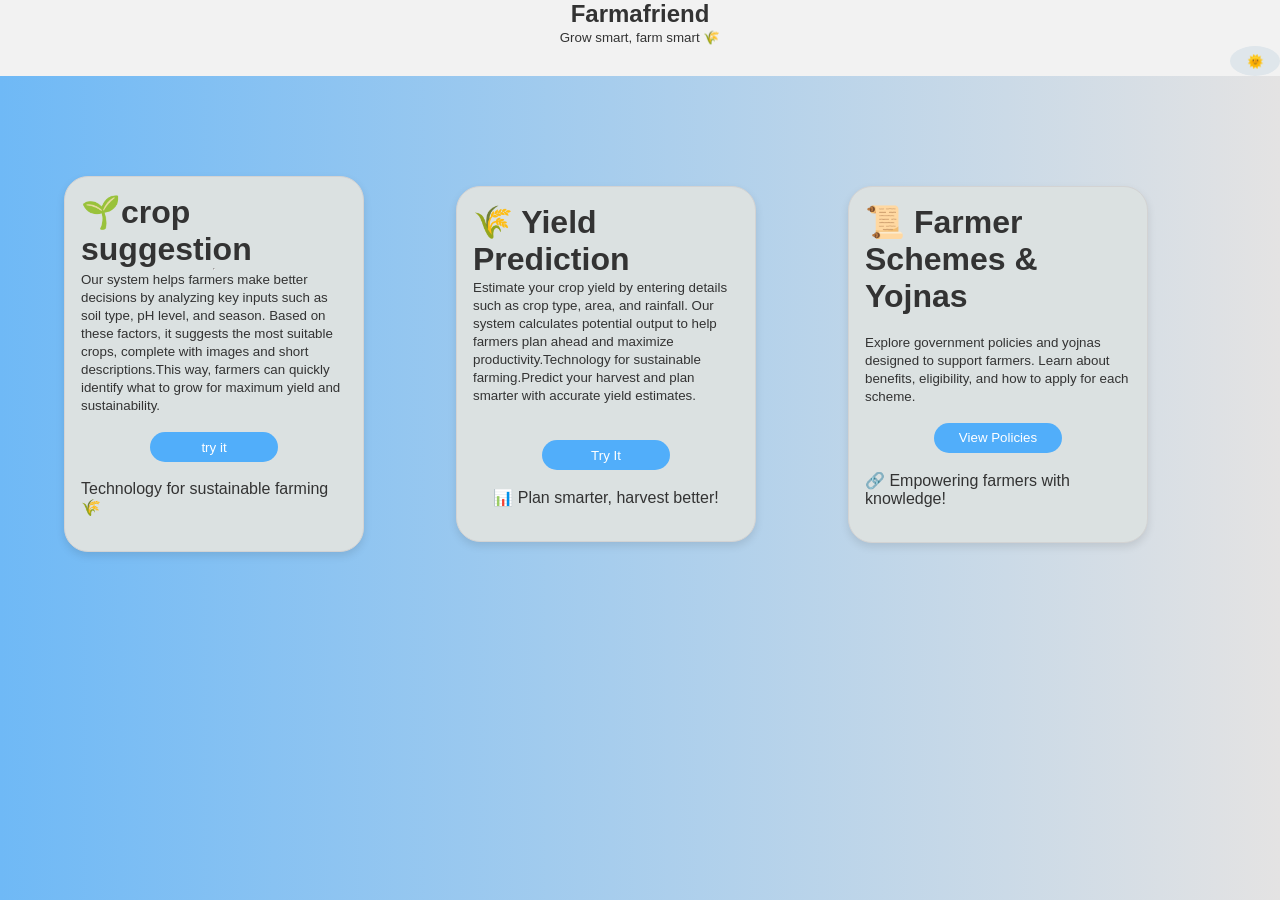
==== static/index.html @ 30ced11e "refactor: organised folders" ====
<!DOCTYPE html>
<html lang="en">
<head>
    <meta charset="UTF-8">
    <meta name="viewport" content="width=device-width, initial-scale=1.0">
    <title>FarmaFriend</title>
    <link rel="stylesheet" href="style.css">
</head>
<body>
    <main>
        <nav>
            <h1>Farmafriend</h1>
            <p><small>Grow smart, farm smart 🌾</small></p>
            <button id="themebtn">🌞</button>
        </nav>
        <br>
        <div class="hero">
            <div class="left">
                <h1> 🌱crop suggestion</h1><hr>
                <p><small>Our system helps farmers make better decisions by analyzing key inputs such as soil type, pH level, and season. Based on these factors, it suggests the most suitable crops, complete with images and short descriptions.This way, farmers can quickly identify what to grow for maximum yield and sustainability.</small></p>
                <br>
                <button id="trysuggestion">try it</button><br>
                <p>Technology for sustainable farming 🌾 </p><br>
            </div>
            <div class="middle">
                 <h1>🌾 Yield Prediction</h1>
                  <p><small>Estimate your crop yield by entering details such as crop type, area, and rainfall. Our system calculates potential output to help farmers plan ahead and maximize productivity.Technology for sustainable farming.Predict your harvest and plan smarter with accurate yield estimates.</small></p><br>
                <br>
                <button id="tryYield">Try It</button><br>
                <p>📊 Plan smarter, harvest better!</p><br>

            </div>
            <div class="right">
                <h1>📜 Farmer Schemes & Yojnas</h1>
                <br>
                <p><small>Explore government policies and yojnas designed to support farmers. Learn about benefits, eligibility, and how to apply for each scheme.</small></p>
                <br>
                <button id="openPolicies">View Policies</button><br>
                <p>🔗 Empowering farmers with knowledge!</p><br>

            </div>

        </div>













    </main>
    <script src="script.js"></script>
</body>
</html>
---- static/style.css ----
*{
    padding: 0;
    margin: 0;
    box-sizing: border-box;
}
body{
    font-family:Arial;
    background: linear-gradient(to right, #6fb9f6, #e4e3e3);
    color: #333;
    width: 100vw;
    height: 100vh;
    transition: background 1s ease;

}
nav{
    background-color: #F2F2F2;
    display: flex;
    flex-direction: column;
    justify-content: center;
    align-items: center;
    position: sticky;
}
nav h1, nav p {
    margin: 0; 
}
nav button {
  width: 50px;
  height: 30px;
  border: none;
  border-radius: 50%;
  background: #dfe6eb;
  cursor: pointer;
  transition: 0.3s;
  margin-left:  auto;
}
.hero {
  display: grid;
  grid-template-columns: repeat(auto-fit, minmax(300px, 1fr)); 
  gap: 1.5rem;   
  padding: 4rem;
  width: 100%;
  height: 60vh;
  justify-content: center;
  align-items: center;
  
}

.left, .right,.middle {
  max-width: 300px;
  background-color: #dbe1e1;
  border: 1px solid lightgray;
  border-radius: 1.5rem;
  padding: 1rem;
  box-shadow: 0 4px 8px rgba(0,0,0,0.1); /* subtle shadow */
  display: flex;
  flex-direction: column;
  justify-content: center;
  align-items: center;
}
#trysuggestion{
    width: 10vw;
    height: 30px;
    border: none;
    color: white;
    cursor: pointer;
    transform: 0.3s;
    border-radius: 1.5rem;
    background-color: #51aefa;
}
#trysuggestion:hover {
  background: #388E3C;
  transform: scale(1.05);
}
#tryYield{
    width: 10vw;
    height: 30px;
    border: none;
    color: white;
    cursor: pointer;
    transform: 0.3s;
    border-radius: 1.5rem;
    background-color: #51aefa;

}
#tryYield:hover {
  background: #388E3C;
  transform: scale(1.05);
}
#openPolicies{
    width: 10vw;
    height: 30px;
    border: none;
    color: white;
    cursor: pointer;
    transform: 0.3s;
    border-radius: 1.5rem;
    background-color: #51aefa;

}
#openPolicies:hover{
     background: #388E3C;
     transform: scale(1.05);

}
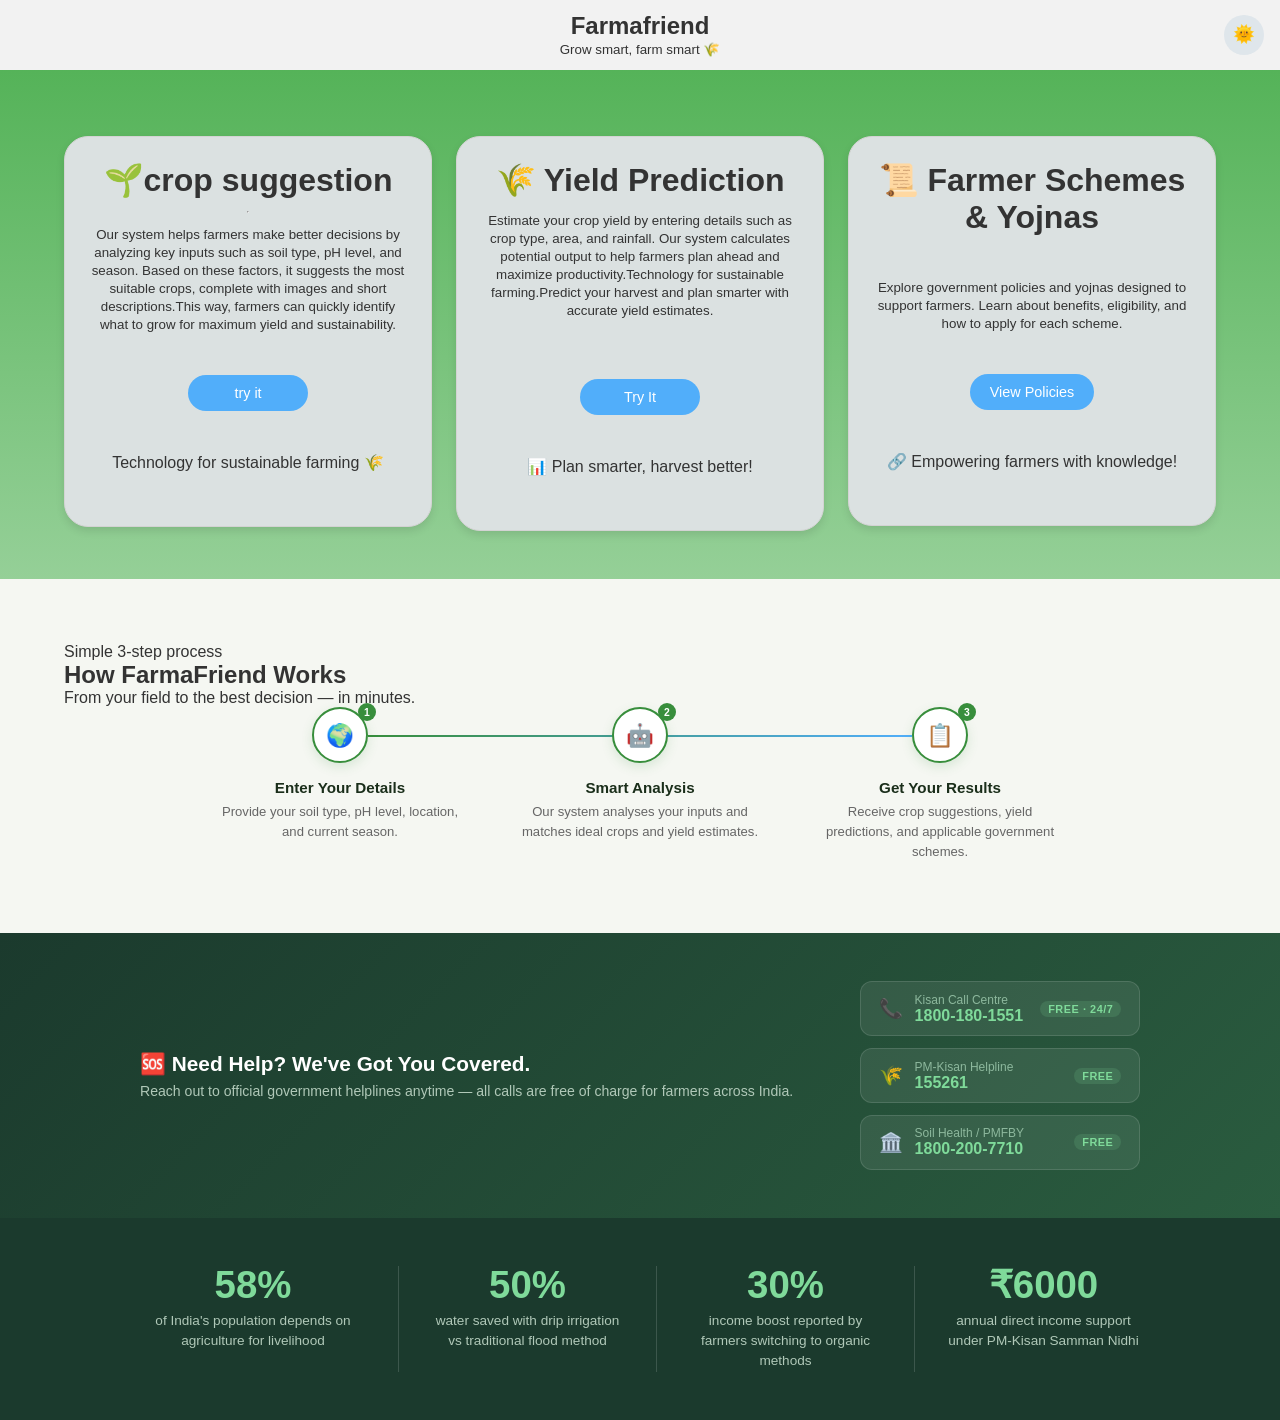
==== commit 8140dbf9: "add policies.html" ====
--- a/static/index.html
+++ b/static/index.html
@@ -41,6 +41,99 @@
             </div>
 
         </div>
+        
+        <!-- section1 -->
+        <section class="how-section" aria-label="How it works">
+            <p class="section-label">Simple 3-step process</p>
+            <h2 class="section-title">How FarmaFriend Works</h2>
+            <p class="section-sub">From your field to the best decision — in minutes.</p>
+ 
+            <div class="step-connector">
+                <div class="step-card">
+                    <div class="step-icon">
+                        🌍
+                        <span class="step-num">1</span>
+                    </div>
+                    <p class="step-title">Enter Your Details</p>
+                    <p class="step-desc">Provide your soil type, pH level, location, and current season.</p>
+                </div>
+                <div class="step-card">
+                    <div class="step-icon">
+                        🤖
+                        <span class="step-num">2</span>
+                    </div>
+                    <p class="step-title">Smart Analysis</p>
+                    <p class="step-desc">Our system analyses your inputs and matches ideal crops and yield estimates.</p>
+                </div>
+                <div class="step-card">
+                    <div class="step-icon">
+                        📋
+                        <span class="step-num">3</span>
+                    </div>
+                    <p class="step-title">Get Your Results</p>
+                    <p class="step-desc">Receive crop suggestions, yield predictions, and applicable government schemes.</p>
+                </div>
+            </div>
+        </section>
+        <!-- section2 -->
+          <section class="helpline-section" aria-label="Farmer helpline">
+            <div class="helpline-inner">
+                <div class="helpline-text">
+                    <h2>🆘 Need Help? We've Got You Covered.</h2>
+                    <p>Reach out to official government helplines anytime — all calls are free of charge for farmers across India.</p>
+                </div>
+                <div class="helpline-contacts">
+                    <div class="helpline-item">
+                        <span class="helpline-icon">📞</span>
+                        <div>
+                            <span class="helpline-label">Kisan Call Centre</span>
+                            <span class="helpline-value">1800-180-1551</span>
+                        </div>
+                        <span class="helpline-badge">FREE · 24/7</span>
+                    </div>
+                    <div class="helpline-item">
+                        <span class="helpline-icon">🌾</span>
+                        <div>
+                            <span class="helpline-label">PM-Kisan Helpline</span>
+                            <span class="helpline-value">155261</span>
+                        </div>
+                        <span class="helpline-badge">FREE</span>
+                    </div>
+                    <div class="helpline-item">
+                        <span class="helpline-icon">🏛️</span>
+                        <div>
+                            <span class="helpline-label">Soil Health / PMFBY</span>
+                            <span class="helpline-value">1800-200-7710</span>
+                        </div>
+                        <span class="helpline-badge">FREE</span>
+                    </div>
+                </div>
+            </div>
+        </section>
+
+        <!-- section 3 -->
+         <section class="stats-strip" aria-label="Agriculture facts">
+            <div class="stats-grid">
+                <div class="stat-item">
+                    <div class="stat-number">58%</div>
+                    <div class="stat-desc">of India's population depends on agriculture for livelihood</div>
+                </div>
+                <div class="stat-item">
+                    <div class="stat-number">50%</div>
+                    <div class="stat-desc">water saved with drip irrigation vs traditional flood method</div>
+                </div>
+                <div class="stat-item">
+                    <div class="stat-number">30%</div>
+                    <div class="stat-desc">income boost reported by farmers switching to organic methods</div>
+                </div>
+                <div class="stat-item">
+                    <div class="stat-number">₹6000</div>
+                    <div class="stat-desc">annual direct income support under PM-Kisan Samman Nidhi</div>
+                </div>
+            </div>
+        </section>
+
+ 
 
 
 
--- a/static/style.css
+++ b/static/style.css
@@ -1,104 +1,308 @@
-*{
-    padding: 0;
-    margin: 0;
-    box-sizing: border-box;
-}
-body{
-    font-family:Arial;
-    background: linear-gradient(to right, #6fb9f6, #e4e3e3);
-    color: #333;
-    width: 100vw;
-    height: 100vh;
-    transition: background 1s ease;
-
-}
-nav{
-    background-color: #F2F2F2;
-    display: flex;
-    flex-direction: column;
-    justify-content: center;
-    align-items: center;
-    position: sticky;
-}
-nav h1, nav p {
-    margin: 0; 
-}
+:root {
+  --bg-gradient: linear-gradient(to bottom, #4CAF50, #FFFFFF);
+  --nav-bg: #f2f2f2;
+  --card-bg: #dbe1e1;
+  --btn-bg: #51aefa;
+  --btn-hover-bg: #388e3c;
+  --text-main: #333;
+  --card-border: lightgray;
+  --card-radius: 1.5rem;
+  --card-shadow: 0 4px 8px rgba(0, 0, 0, 0.1);
+}
+ 
+/* ── Reset ───────────────────────────────────────────── */
+*,
+*::before,
+*::after {
+  padding: 0;
+  margin: 0;
+  box-sizing: border-box;
+}
+ 
+/* ── Base ────────────────────────────────────────────── */
+body {
+  font-family: Arial, sans-serif;
+  background: var(--bg-gradient);
+  color: var(--text-main);
+  min-height: 100vh;            /* min-height instead of height so content can scroll */
+  transition: background 1s ease;
+}
+ 
+/* ── Nav ─────────────────────────────────────────────── */
+nav {
+  background-color: var(--nav-bg);
+  display: flex;
+  flex-direction: column;
+  align-items: center;
+  justify-content: center;
+  padding: 0.75rem 1rem;
+  position: sticky;
+  top: 0;
+  z-index: 100;
+}
+ 
+nav h1,
+nav p {
+  margin: 0;
+}
+ 
 nav button {
-  width: 50px;
-  height: 30px;
+  position: absolute;           /* keeps it right-aligned without breaking flex centering */
+  right: 1rem;
+  width: 40px;
+  height: 40px;
   border: none;
   border-radius: 50%;
   background: #dfe6eb;
   cursor: pointer;
-  transition: 0.3s;
-  margin-left:  auto;
-}
+  transition: background 0.3s, transform 0.3s;
+  font-size: 1.1rem;
+  line-height: 1;
+}
+ 
+nav button:hover {
+  background: var(--btn-hover-bg);
+  transform: scale(1.1);
+}
+ 
+/* ── Hero grid ───────────────────────────────────────── */
 .hero {
   display: grid;
-  grid-template-columns: repeat(auto-fit, minmax(300px, 1fr)); 
-  gap: 1.5rem;   
-  padding: 4rem;
+  grid-template-columns: repeat(auto-fit, minmax(260px, 1fr));
+  gap: 1.5rem;
+  padding: 3rem 4rem;
   width: 100%;
-  height: 60vh;
+  align-items: start;           /* let cards size to their content */
+}
+ 
+/* ── Cards ───────────────────────────────────────────── */
+.left,
+.middle,
+.right {
+  background-color: var(--card-bg);
+  border: 1px solid var(--card-border);
+  border-radius: var(--card-radius);
+  padding: 1.5rem 1.25rem;
+  box-shadow: var(--card-shadow);
+  display: flex;
+  flex-direction: column;
+  align-items: center;
+  gap: 0.75rem;                 /* consistent vertical rhythm via gap */
+  text-align: center;
+}
+ 
+/* ── CTA buttons (consolidated) ─────────────────────── */
+#trysuggestion,
+#tryYield,
+#openPolicies {
+  padding: 0 1.25rem;
+  height: 36px;
+  min-width: 120px;             /* readable on all screen sizes */
+  border: none;
+  border-radius: var(--card-radius);
+  background-color: var(--btn-bg);
+  color: #fff;
+  font-size: 0.9rem;
+  cursor: pointer;
+  transition: background 0.3s, transform 0.3s; /* was incorrectly "transform: 0.3s" */
+}
+ 
+#trysuggestion:hover,
+#tryYield:hover,
+#openPolicies:hover {
+  background: var(--btn-hover-bg);
+  transform: scale(1.05);
+}
+ 
+/* ── Responsive tweaks ───────────────────────────────── */
+@media (max-width: 600px) {
+  .hero {
+    padding: 2rem 1rem;
+  }
+ 
+  #trysuggestion,
+  #tryYield,
+  #openPolicies {
+    min-width: 100px;
+  }
+}
+ 
+.stats-strip {
+  background: #1b3a2d;
+  padding: 3rem 4rem;
+}
+.stats-grid {
+ display: grid;
+ grid-template-columns: repeat(auto-fit, minmax(180px, 1fr));
+ gap: 2rem;
+ max-width: 1000px;
+ margin: 0 auto;
+ text-align: center;
+}
+.stat-item {
+ border-left: 1px solid rgba(255,255,255,0.15);
+ padding-left: 2rem;
+}
+.stat-item:first-child { border-left: none; padding-left: 0; }
+.stat-number {
+ font-size: 2.4rem;
+ font-weight: 800;
+ color: #7fda9a;
+ line-height: 1;
+  margin-bottom: 0.4rem;
+  }
+  .stat-desc {
+ font-size: 0.85rem;
+ color: #b0c8b8;
+ line-height: 1.5;
+}
+
+
+.how-section {
+ padding: 4rem 4rem 3rem;
+ background: #f5f7f2;
+}
+.steps-grid {
+ display: grid;
+ grid-template-columns: repeat(auto-fit, minmax(200px, 1fr)); 
+ gap: 0;
+  max-width: 900px;
+  margin: 0 auto;
+  position: relative;
+}
+.step-connector {
+  display: grid;
+  grid-template-columns: repeat(3, 1fr);
+  max-width: 900px;
+  margin: 0 auto;
+  position: relative;
+}
+.step-connector::before {
+  content: '';
+  position: absolute;
+  top: 28px;
+  left: calc(16.66% + 28px);
+  right: calc(16.66% + 28px);
+  height: 2px;
+  background: linear-gradient(to right, #388e3c, #51aefa);
+  z-index: 0;
+}
+.step-card {
+  display: flex;
+  flex-direction: column;
+  align-items: center;
+  text-align: center;
+  padding: 0 1.5rem 1.5rem;
+  position: relative;
+  z-index: 1;
+}
+.step-icon {
+  width: 56px;
+  height: 56px;
+  border-radius: 50%;
+  background: #fff;
+  border: 2px solid #388e3c;
+  display: flex;
+  align-items: center;
   justify-content: center;
-  align-items: center;
-  
-}
-
-.left, .right,.middle {
-  max-width: 300px;
-  background-color: #dbe1e1;
-  border: 1px solid lightgray;
-  border-radius: 1.5rem;
-  padding: 1rem;
-  box-shadow: 0 4px 8px rgba(0,0,0,0.1); /* subtle shadow */
-  display: flex;
-  flex-direction: column;
+  font-size: 1.4rem;
+  margin-bottom: 1rem;
+  box-shadow: 0 4px 12px rgba(56,142,60,0.15);
+}
+.step-num {
+  position: absolute;
+   top: -4px;
+  right: calc(50% - 36px);
+  width: 18px;
+  height: 18px;
+  background: #388e3c;
+  color: #fff;
+   border-radius: 50%;
+  font-size: 0.65rem;
+  font-weight: 700;
+  display: flex;
+  align-items: center;
   justify-content: center;
-  align-items: center;
-}
-#trysuggestion{
-    width: 10vw;
-    height: 30px;
-    border: none;
-    color: white;
-    cursor: pointer;
-    transform: 0.3s;
-    border-radius: 1.5rem;
-    background-color: #51aefa;
-}
-#trysuggestion:hover {
-  background: #388E3C;
-  transform: scale(1.05);
-}
-#tryYield{
-    width: 10vw;
-    height: 30px;
-    border: none;
-    color: white;
-    cursor: pointer;
-    transform: 0.3s;
-    border-radius: 1.5rem;
-    background-color: #51aefa;
-
-}
-#tryYield:hover {
-  background: #388E3C;
-  transform: scale(1.05);
-}
-#openPolicies{
-    width: 10vw;
-    height: 30px;
-    border: none;
-    color: white;
-    cursor: pointer;
-    transform: 0.3s;
-    border-radius: 1.5rem;
-    background-color: #51aefa;
-
-}
-#openPolicies:hover{
-     background: #388E3C;
-     transform: scale(1.05);
-
+}
+.step-title {
+  font-weight: 700;
+  font-size: 0.95rem;
+  color: #1a2e1a;
+  margin-bottom: 0.4rem;
+}
+.step-desc {
+  font-size: 0.82rem;
+  color: #666;
+  line-height: 1.5;
+}
+.helpline-section {
+    background: linear-gradient(135deg, #1b3a2d 0%, #2a5c3f 100%);
+   padding: 3rem 4rem;
+}
+.helpline-inner {
+            max-width: 1000px;
+            margin: 0 auto;
+            display: grid;
+            grid-template-columns: 1fr auto;
+            align-items: center;
+            gap: 2rem;
+}
+.helpline-text h2 {
+            color: #fff;
+            font-size: 1.3rem;
+            margin-bottom: 0.4rem;
+}
+.helpline-text p {
+            color: #b0c8b8;
+            font-size: 0.88rem;
+}
+.helpline-contacts {
+            display: flex;
+            flex-direction: column;
+            gap: 0.75rem;
+}
+.helpline-item {
+            display: flex;
+            align-items: center;
+            gap: 0.75rem;
+            background: rgba(255,255,255,0.08);
+            border: 1px solid rgba(255,255,255,0.12);
+            border-radius: 0.75rem;
+            padding: 0.65rem 1.1rem;
+            min-width: 280px;
+}
+.helpline-icon {
+            font-size: 1.2rem;
+}
+.helpline-label {
+            font-size: 0.75rem;
+            color: #8db89d;
+            display: block;
+}
+.helpline-value {
+            font-size: 1rem;
+            font-weight: 700;
+            color: #7fda9a;
+}
+.helpline-badge {
+            margin-left: auto;
+            background: rgba(127,218,154,0.15);
+            color: #7fda9a;
+            font-size: 0.68rem;
+            font-weight: 700;
+            padding: 2px 8px;
+            border-radius: 999px;
+            letter-spacing: 0.05em;
+}
+ 
+        /* ── Responsive ──────────────────────────────── */
+@media (max-width: 700px) {
+.stats-strip, .how-section, .testimonials-section, .helpline-section {
+  padding: 2.5rem 1.25rem;
+  }
+.step-connector::before { display: none; }
+.helpline-inner {
+  grid-template-columns: 1fr;
+}
+.helpline-item { min-width: unset; }
 }
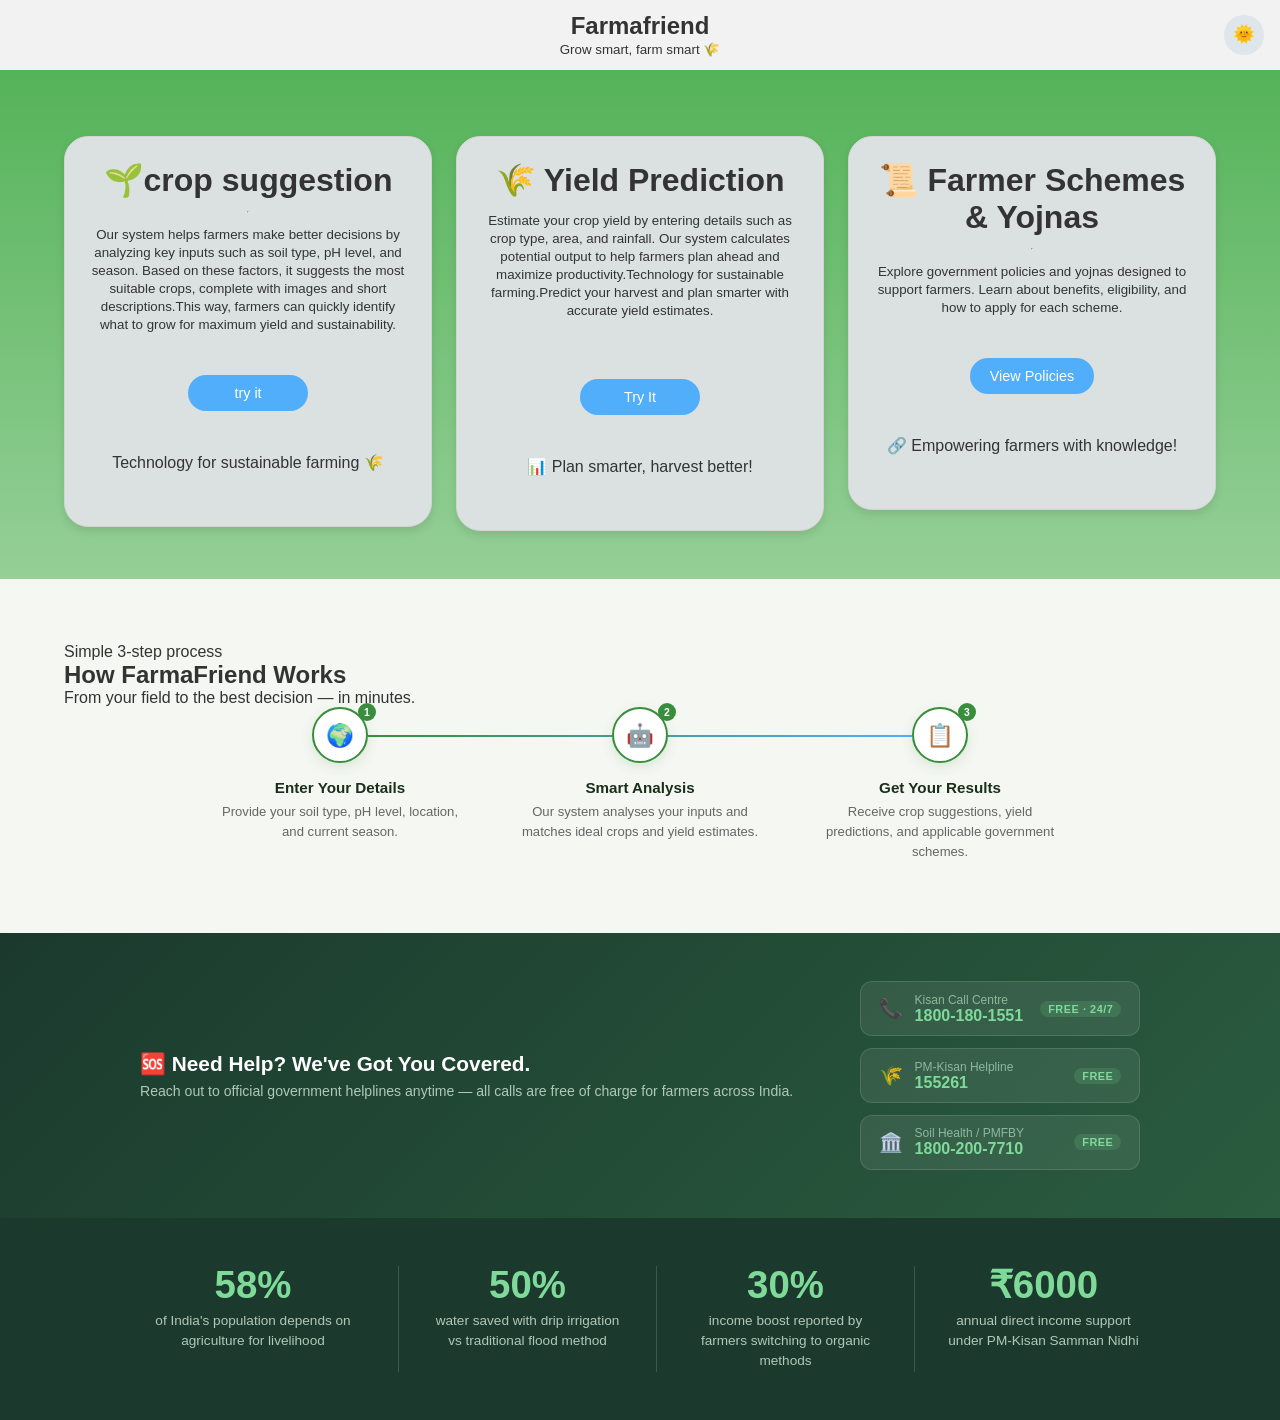
==== commit b3acdf84: "added style" ====
--- a/static/index.html
+++ b/static/index.html
@@ -32,7 +32,7 @@
             </div>
             <div class="right">
                 <h1>📜 Farmer Schemes & Yojnas</h1>
-                <br>
+                <hr>
                 <p><small>Explore government policies and yojnas designed to support farmers. Learn about benefits, eligibility, and how to apply for each scheme.</small></p>
                 <br>
                 <button id="openPolicies">View Policies</button><br>
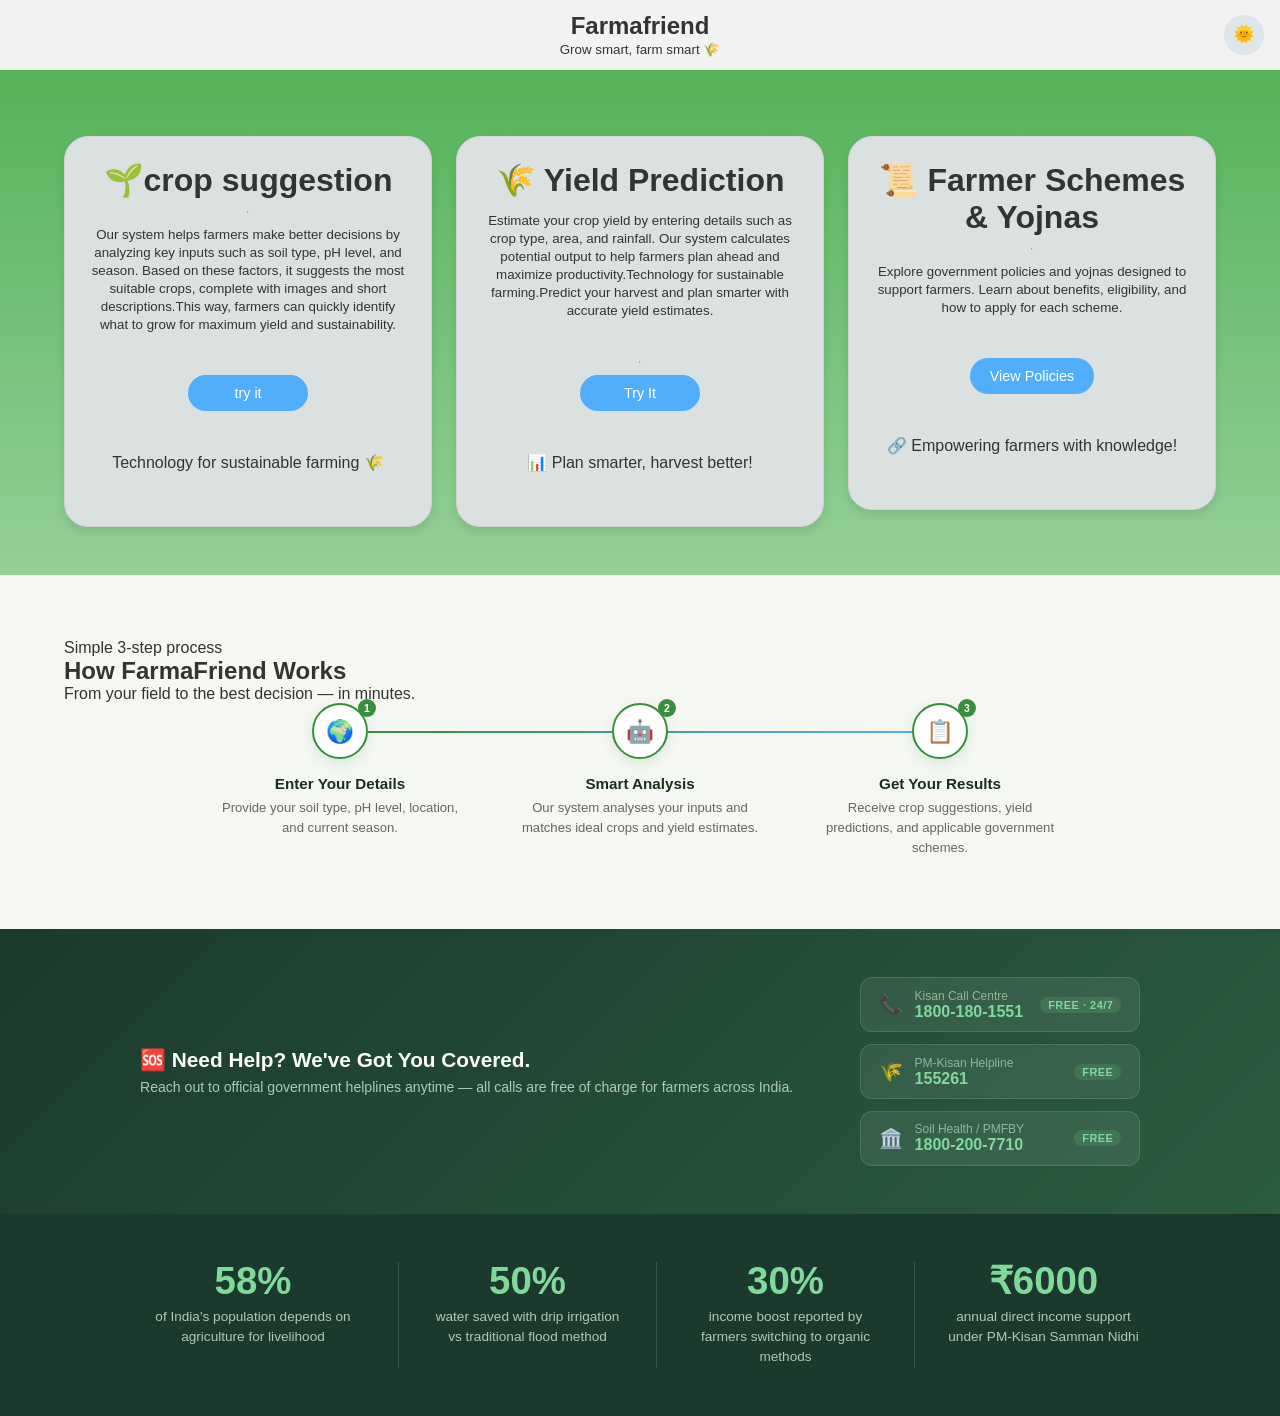
==== commit e40a2a6f: "added hr" ====
--- a/static/index.html
+++ b/static/index.html
@@ -25,7 +25,7 @@
             <div class="middle">
                  <h1>🌾 Yield Prediction</h1>
                   <p><small>Estimate your crop yield by entering details such as crop type, area, and rainfall. Our system calculates potential output to help farmers plan ahead and maximize productivity.Technology for sustainable farming.Predict your harvest and plan smarter with accurate yield estimates.</small></p><br>
-                <br>
+                <hr>
                 <button id="tryYield">Try It</button><br>
                 <p>📊 Plan smarter, harvest better!</p><br>
 
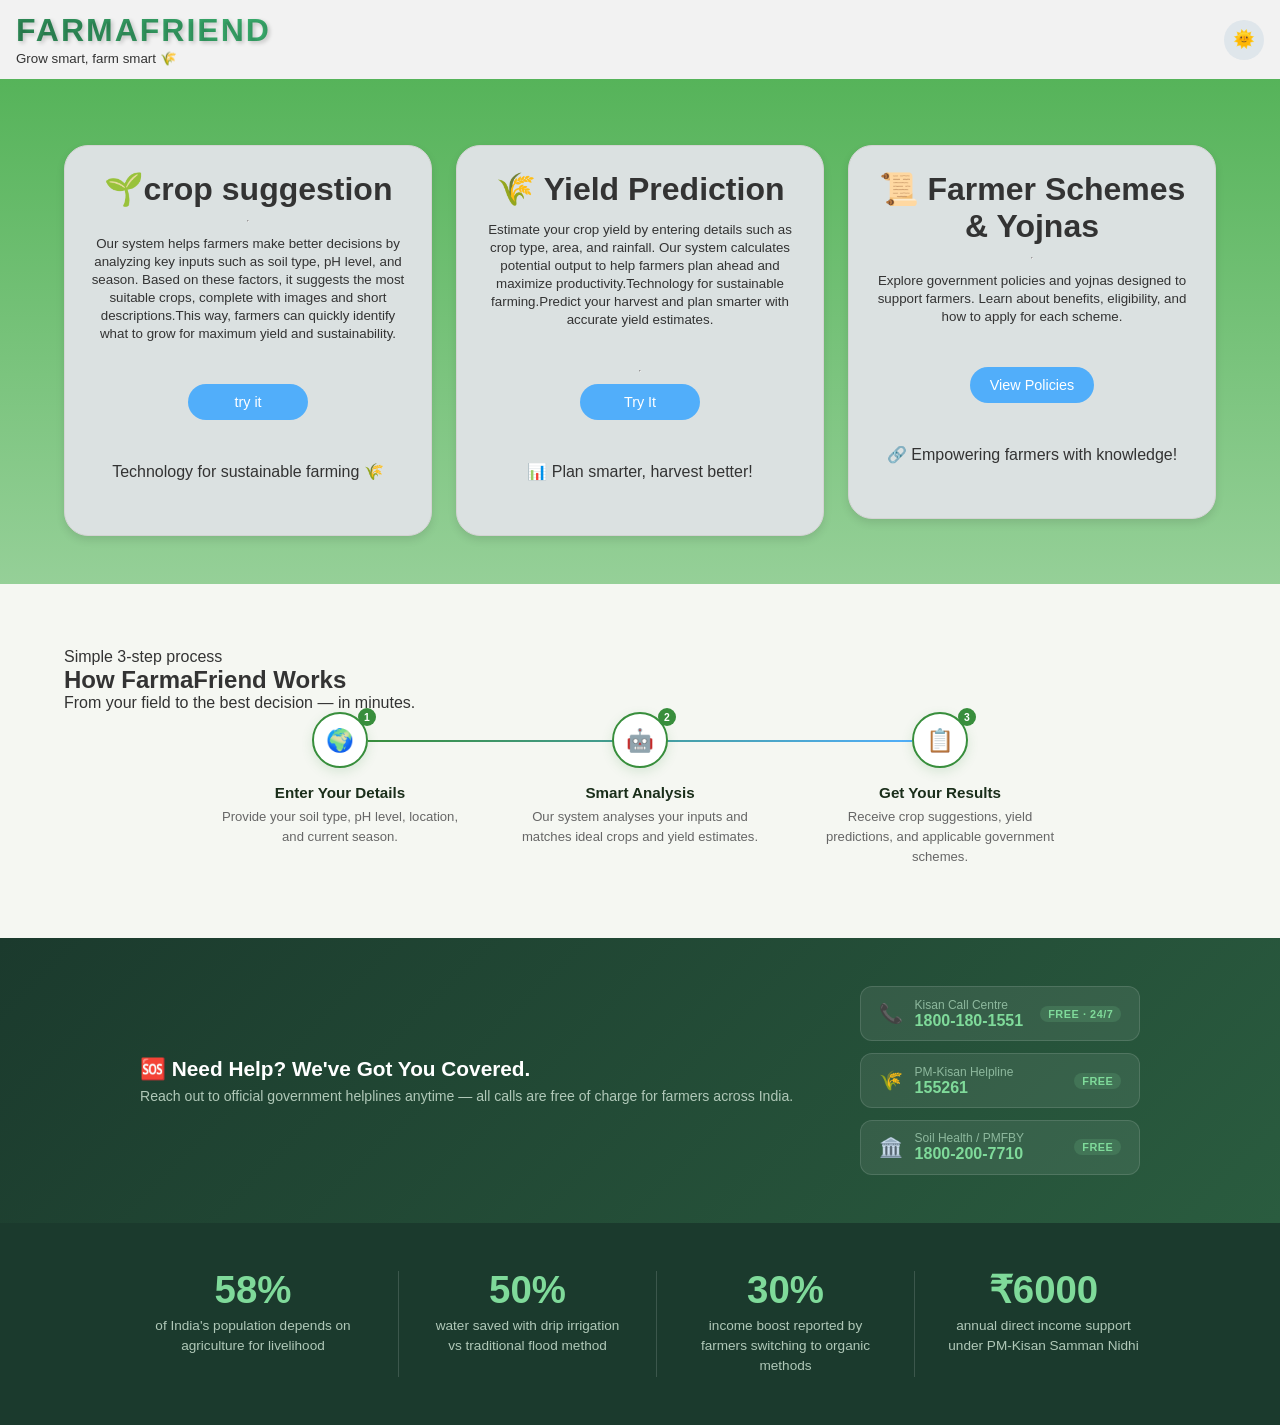
==== commit 5efb5dec: "style" ====
--- a/static/index.html
+++ b/static/index.html
@@ -9,8 +9,8 @@
 <body>
     <main>
         <nav>
-            <h1>Farmafriend</h1>
-            <p><small>Grow smart, farm smart 🌾</small></p>
+            <span> <h1 class="brand">Farmafriend</h1>
+            <p><small>Grow smart, farm smart 🌾</small></p></span>
             <button id="themebtn">🌞</button>
         </nav>
         <br>
--- a/static/style.css
+++ b/static/style.css
@@ -32,9 +32,9 @@
 nav {
   background-color: var(--nav-bg);
   display: flex;
-  flex-direction: column;
-  align-items: center;
-  justify-content: center;
+  
+  align-items: center;
+  justify-content: space-between;
   padding: 0.75rem 1rem;
   position: sticky;
   top: 0;
@@ -47,8 +47,6 @@
 }
  
 nav button {
-  position: absolute;           /* keeps it right-aligned without breaking flex centering */
-  right: 1rem;
   width: 40px;
   height: 40px;
   border: none;
@@ -64,6 +62,28 @@
   background: var(--btn-hover-bg);
   transform: scale(1.1);
 }
+.brand {
+  font-family: 'Poppins', sans-serif;   /* modern, professional font */
+  font-size: 2rem;                      /* heading size */
+  font-weight: 700;                     /* bold */
+  letter-spacing: 2px;                  /* spacing between letters */
+  text-transform: uppercase;            /* all caps for impact */
+  background: linear-gradient(90deg, #2e8b57, #3cb371); /* green gradient */
+  -webkit-background-clip: text;
+  -webkit-text-fill-color: transparent; /* gradient text effect */
+  text-shadow: 2px 2px 4px rgba(0,0,0,0.2); /* subtle shadow */
+  margin: 0;
+}
+.logo svg {
+  fill: #2e8b57; /* change logo color */
+  transition: fill 0.3s ease;
+}
+
+.logo svg:hover {
+  fill: #3cb371; /* hover effect */
+}
+
+
  
 /* ── Hero grid ───────────────────────────────────────── */
 .hero {
@@ -305,4 +325,4 @@
   grid-template-columns: 1fr;
 }
 .helpline-item { min-width: unset; }
-}+}
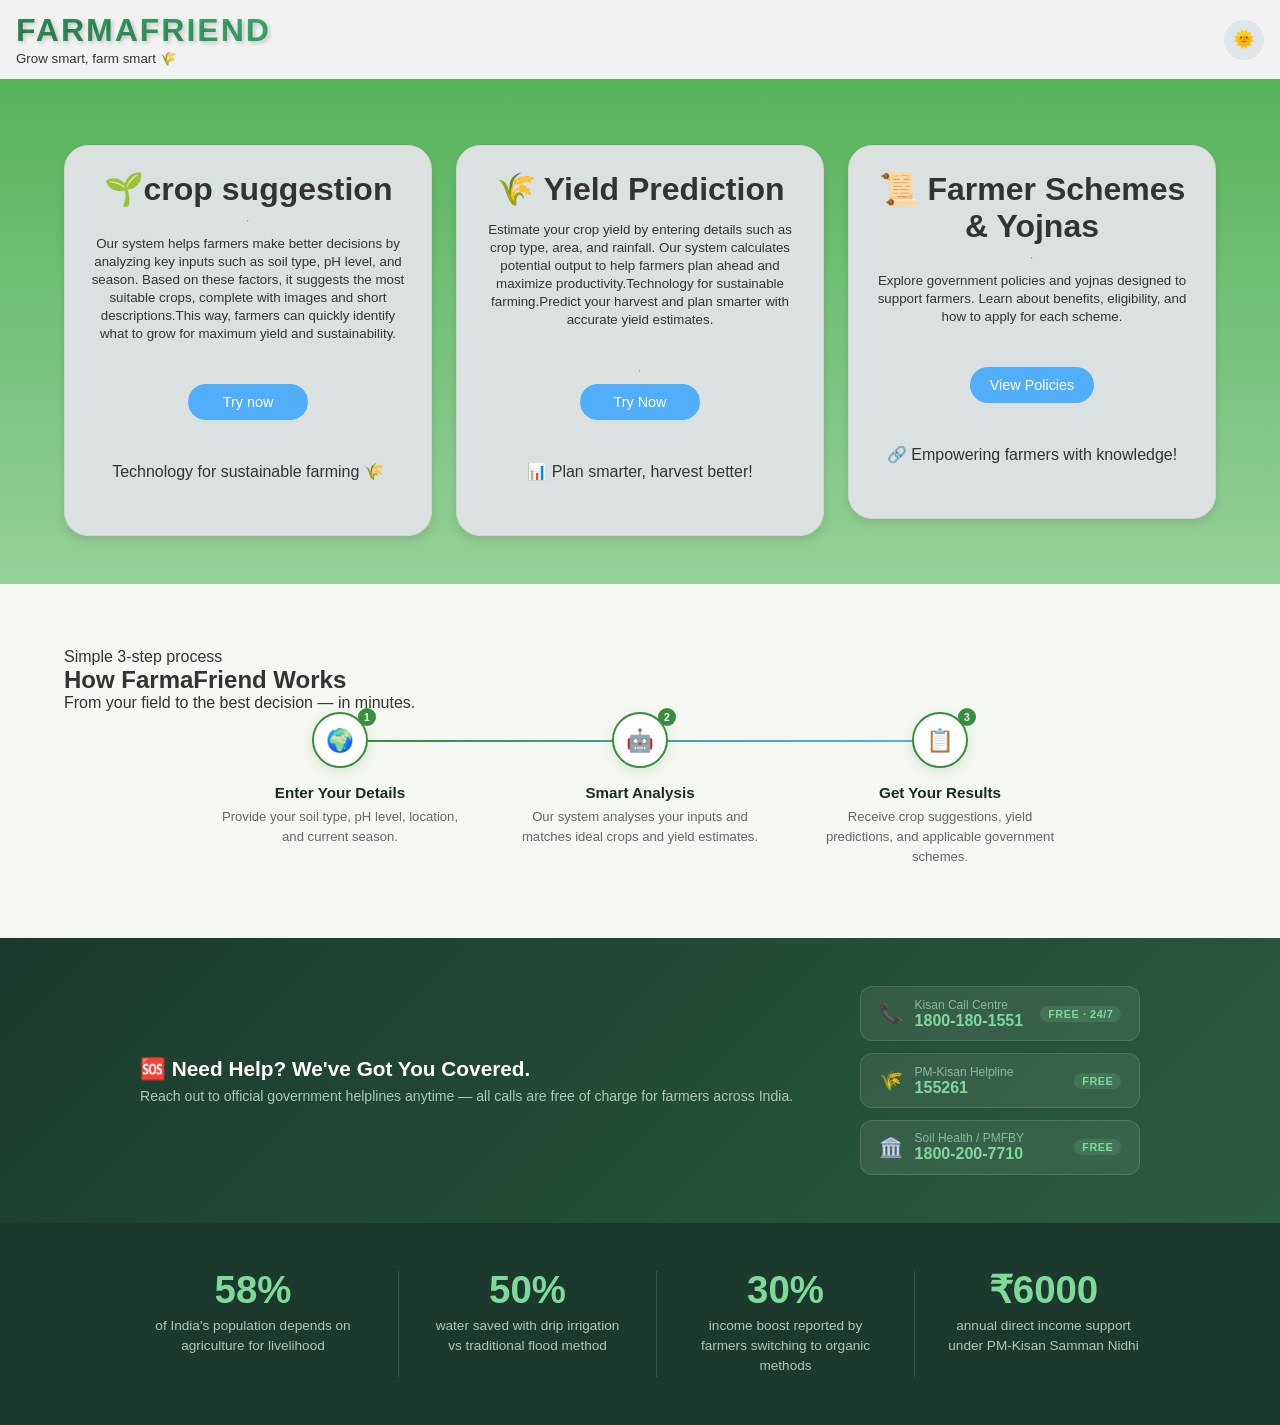
==== commit e8692c76: "style" ====
--- a/static/index.html
+++ b/static/index.html
@@ -19,14 +19,14 @@
                 <h1> 🌱crop suggestion</h1><hr>
                 <p><small>Our system helps farmers make better decisions by analyzing key inputs such as soil type, pH level, and season. Based on these factors, it suggests the most suitable crops, complete with images and short descriptions.This way, farmers can quickly identify what to grow for maximum yield and sustainability.</small></p>
                 <br>
-                <button id="trysuggestion">try it</button><br>
+                <button id="trysuggestion">Try now</button><br>
                 <p>Technology for sustainable farming 🌾 </p><br>
             </div>
             <div class="middle">
                  <h1>🌾 Yield Prediction</h1>
                   <p><small>Estimate your crop yield by entering details such as crop type, area, and rainfall. Our system calculates potential output to help farmers plan ahead and maximize productivity.Technology for sustainable farming.Predict your harvest and plan smarter with accurate yield estimates.</small></p><br>
                 <hr>
-                <button id="tryYield">Try It</button><br>
+                <button id="tryYield">Try Now</button><br>
                 <p>📊 Plan smarter, harvest better!</p><br>
 
             </div>
